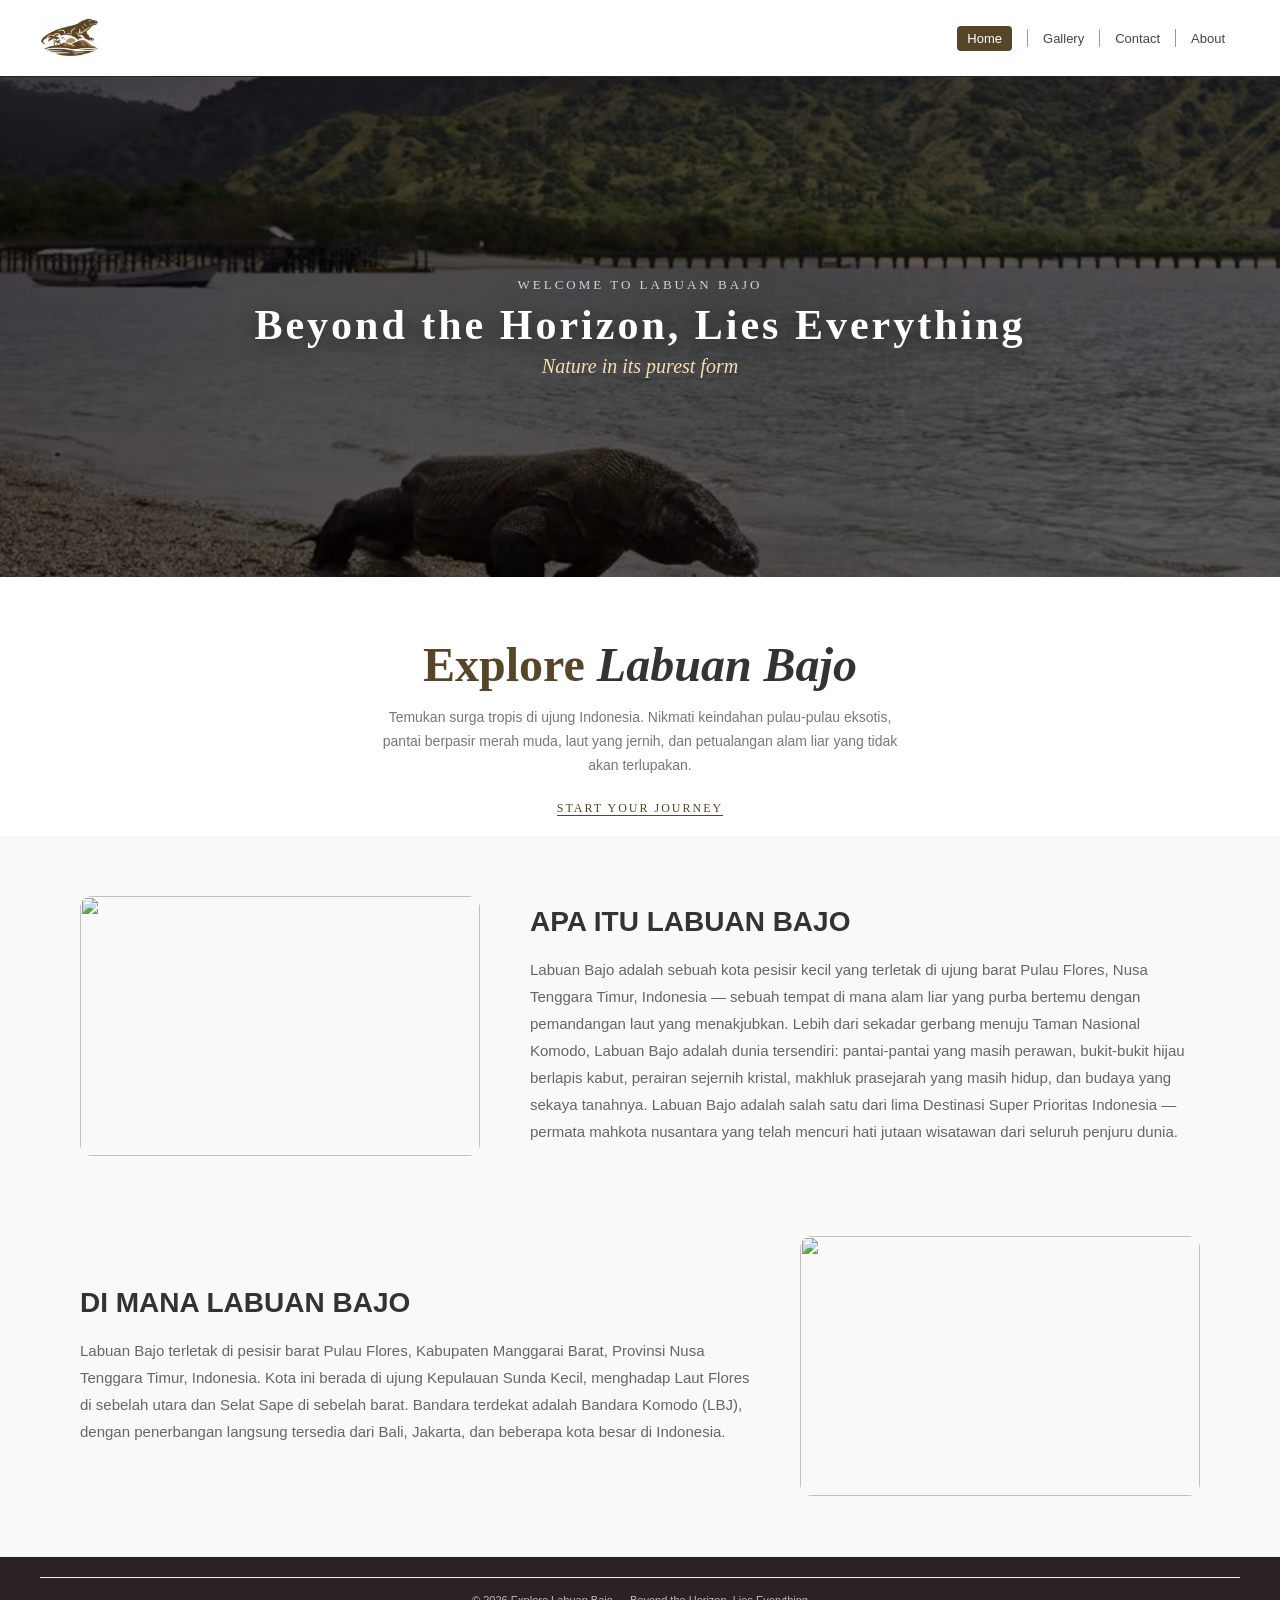
==== uts_frontend/index.html @ 6a7ad375 "move: memindahkan file project" ====
<!DOCTYPE html>
<html lang="id">
  <head>
    <meta charset="UTF-8" />
    <meta name="viewport" content="width=device-width, initial-scale=1.0" />
    <title>
      Main Page | BajoIslandTour - Beyond the Horizon, Lies Everything
    </title>
    <link rel="icon" type="image/avif" href="./img/Logo_Website_UTS.avif" />
    <link rel="stylesheet" href="./style.css" />
    <style>
      /* HERO */
      .hero {
        position: relative;
        height: 500px;
        background-size: cover;
        background-position: center;
        background-repeat: no-repeat;
        display: flex;
        justify-content: center;
        align-items: center;
        text-align: center;
        color: #fff;
        transition: background-image 1s ease-in-out;
      }
      .hero p {
        font-size: 13px;
        letter-spacing: 2px;
        margin-bottom: 8px;
        opacity: 0.9;
        color: rgba(255, 255, 255, 0.85);
        letter-spacing: 3px;
      }
      .hero h1 {
        font-size: 42px;
        font-weight: bold;
        letter-spacing: 3px;
        margin-bottom: 6px;
        color: #fff;
        text-shadow: 0 4px 20px rgba(0, 0, 0, 0.45);
      }
      .hero em {
        font-style: italic;
        font-size: 20px;
        font-family: Georgia, serif;
        color: #f5deb3;
      }

      .overlay {
        position: absolute;
        inset: 0;
        background: rgba(0, 0, 0, 0.6);
      }
      .hero-content {
        position: relative;
        z-index: 2;
      }

      /* SECTION: Plants & Flowers */
      .intro {
        text-align: center;
        padding: 60px 40px 20px;
      }
      .intro h2 {
        font-size: 48px;
        color: #55462a;
      }
      .intro h2 em {
        font-family: Georgia, serif;
        font-style: italic;
        color: #333;
      }
      .intro p {
        max-width: 520px;
        margin: 14px auto 20px;
        color: #777;
        font-size: 14px;
        line-height: 1.7;
        font-family: Arial, sans-serif;
      }
      .intro a {
        font-size: 12px;
        letter-spacing: 2px;
        color: #55462a;
        text-decoration: none;
        border-bottom: 1px solid #55462a;
      }

      /* CONTENTS */
      .contents {
        display: flex;
        flex-direction: column;
        gap: 80px;
        padding: 60px 80px;
        background: #f9f9f7;
      }

      .content {
        display: flex;
        align-items: center;
        justify-content: space-between;
        gap: 50px;
      }

      .rightImg {
        flex-direction: row-reverse;
      }

      .content img {
        width: 400px;
        height: 260px;
        object-fit: cover;
        border-radius: 12px;
      }

      .content div {
        flex: 1;
      }

      .content h3 {
        font-size: 28px;
        margin-bottom: 18px;
        font-family: Arial, sans-serif;
      }

      .content p {
        font-size: 15px;
        color: #666;
        line-height: 1.8;
        font-family: Arial, sans-serif;
      }

      @media (max-width: 768px) {
        nav {
          padding: 14px 20px;
        }

        .content,
        .rightImg {
          flex-direction: column;
        }

        .content img {
          width: 100%;
        }

        .contents {
          padding: 40px 20px;
        }
      }
    </style>
  </head>
  <body>
    <!-- NAV -->
    <nav>
      <div class="logo"><img src="./img/Logo_Website_UTS.avif" /></div>
      <ul>
        <li><a class="active" href="./index.html">Home</a></li>
        <li><a href="./gallery.html">Gallery</a></li>
        <li><a href="./form.html">Contact</a></li>
        <li><a href="./about.html">About</a></li>
      </ul>
    </nav>

    <!-- HERO -->
    <section class="hero">
      <div class="overlay"></div>
      <div class="hero-content">
        <p>WELCOME TO LABUAN BAJO</p>
        <h1>Beyond the Horizon, Lies Everything</h1>
        <em>Nature in its purest form</em>
      </div>
    </section>

    <!-- INTRO -->
    <section class="intro">
      <h2>Explore <em>Labuan Bajo</em></h2>
      <p>
        Temukan surga tropis di ujung Indonesia. Nikmati keindahan pulau-pulau
        eksotis, pantai berpasir merah muda, laut yang jernih, dan petualangan
        alam liar yang tidak akan terlupakan.
      </p>
      <a href="#">START YOUR JOURNEY</a>
    </section>

    <!-- CONTENT -->
    <section class="contents">
      <div class="content leftImg">
        <img src="./img/Img1.webp" />
        <div class="text">
          <h3>APA ITU LABUAN BAJO</h3>
          <p>
            Labuan Bajo adalah sebuah kota pesisir kecil yang terletak di ujung
            barat Pulau Flores, Nusa Tenggara Timur, Indonesia — sebuah tempat
            di mana alam liar yang purba bertemu dengan pemandangan laut yang
            menakjubkan. Lebih dari sekadar gerbang menuju Taman Nasional
            Komodo, Labuan Bajo adalah dunia tersendiri: pantai-pantai yang
            masih perawan, bukit-bukit hijau berlapis kabut, perairan sejernih
            kristal, makhluk prasejarah yang masih hidup, dan budaya yang sekaya
            tanahnya. Labuan Bajo adalah salah satu dari lima Destinasi Super
            Prioritas Indonesia — permata mahkota nusantara yang telah mencuri
            hati jutaan wisatawan dari seluruh penjuru dunia.
          </p>
        </div>
      </div>
      <div class="content rightImg">
        <img src="./img/Img2.webp" />
        <div class="text">
          <h3>DI MANA LABUAN BAJO</h3>
          <p>
            Labuan Bajo terletak di pesisir barat Pulau Flores, Kabupaten
            Manggarai Barat, Provinsi Nusa Tenggara Timur, Indonesia. Kota ini
            berada di ujung Kepulauan Sunda Kecil, menghadap Laut Flores di
            sebelah utara dan Selat Sape di sebelah barat. Bandara terdekat
            adalah Bandara Komodo (LBJ), dengan penerbangan langsung tersedia
            dari Bali, Jakarta, dan beberapa kota besar di Indonesia.
          </p>
        </div>
      </div>
    </section>

    <!-- FOOTER -->
    <footer>
      <div class="footer-bottom">
        &copy; 2026 Explore Labuan Bajo — Beyond the Horizon, Lies Everything
      </div>
    </footer>

    <script src="./script.js"></script>
    <script>
      // ARRAY GAMBAR
      const images = [
        "./img/Gallery/BUKIT_CINTA_LOVE_HILL.webp",
        "./img/Gallery/BUKIT_SYLVIA_SYLVIA_HILL.webp",
        "./img/Gallery/CUNCA_RAMI_WATERFALL.webp",
        "./img/Gallery/CUNCA_WULANG_WATERFALL.webp",
        "./img/Gallery/GOA_BATU_CERMIN_MIRROR_STONE_CAVE.webp",
        "./img/Gallery/GOAN_RANGKO_RANGKO_CAVE.webp",
        "./img/Gallery/KOMODO_NATIONAL_PARK.webp",
        "./img/Gallery/NUCA_MOLAS_NUCA_MOLAS_ISLAND.webp",
        "./img/Gallery/SAWAH_LINGKO_SPIDER_WEB_RICE_FIELDS.webp",
      ];

      function shuffleImages(array) {
        for (let i = array.length - 1; i > 0; i--) {
          const j = Math.floor(Math.random() * (i + 1));

          [array[i], array[j]] = [array[j], array[i]];
        }

        return array;
      }

      shuffleImages(images);

      // AMBIL HERO
      const hero = document.querySelector(".hero");

      // INDEX AWAL
      let current = 0;

      // SET GAMBAR PERTAMA
      hero.style.backgroundImage = `url(${images[current]})`;

      // FUNGSI GANTI GAMBAR
      function changeBackground() {
        current = (current + 1) % images.length;

        hero.style.backgroundImage = `url(${images[current]})`;
      }

      // AUTO SLIDE
      setInterval(changeBackground, 4000);
    </script>
  </body>
</html>
---- uts_frontend/style.css ----
* {
  margin: 0;
  padding: 0;
  box-sizing: border-box;
}
body {
  font-family: Georgia, serif;
  color: #333;
  opacity: 0;
  transition: opacity 0.5s ease-in-out;
}

body.loaded {
  opacity: 1;
}

/* NAV */
nav {
  display: flex;
  justify-content: space-between;
  align-items: center;
  padding: 14px 40px;
  background: #fff;
  border-bottom: 1px solid #eee;
  position: sticky;
  top: 0;
  z-index: 100;
  overflow: hidden;
  border-bottom: 1px solid #2b2323;
}
nav .logo img {
  width: 60px;
}
nav ul {
  list-style: none;
  display: flex;
}
nav ul li {
  padding: 0 15px;
  border-right: 1px solid #999;
}
nav ul li:last-child {
  border-right: none;
}
nav ul li a {
  text-decoration: none;
  color: #444;
  font-family: Arial, sans-serif;
  font-size: 13px;
}
nav ul li a:hover {
  color: #55462a;
}

.active {
  color: white;
  background-color: #55462a;
  padding: 5px 10px;
  border-radius: 4px;
}

.active:hover {
  color: white;
  background-color: #55462a;
}

/* FOOTER */
footer {
  background: #2b2323;
  padding: 20px 40px 20px;
  border-top: 1px solid #eee;
}
.footer-bottom {
  text-align: center;
  font-size: 11px;
  color: #bbb;
  padding-top: 16px;
  border-top: 1px solid #eee;
  font-family: Arial, sans-serif;
}
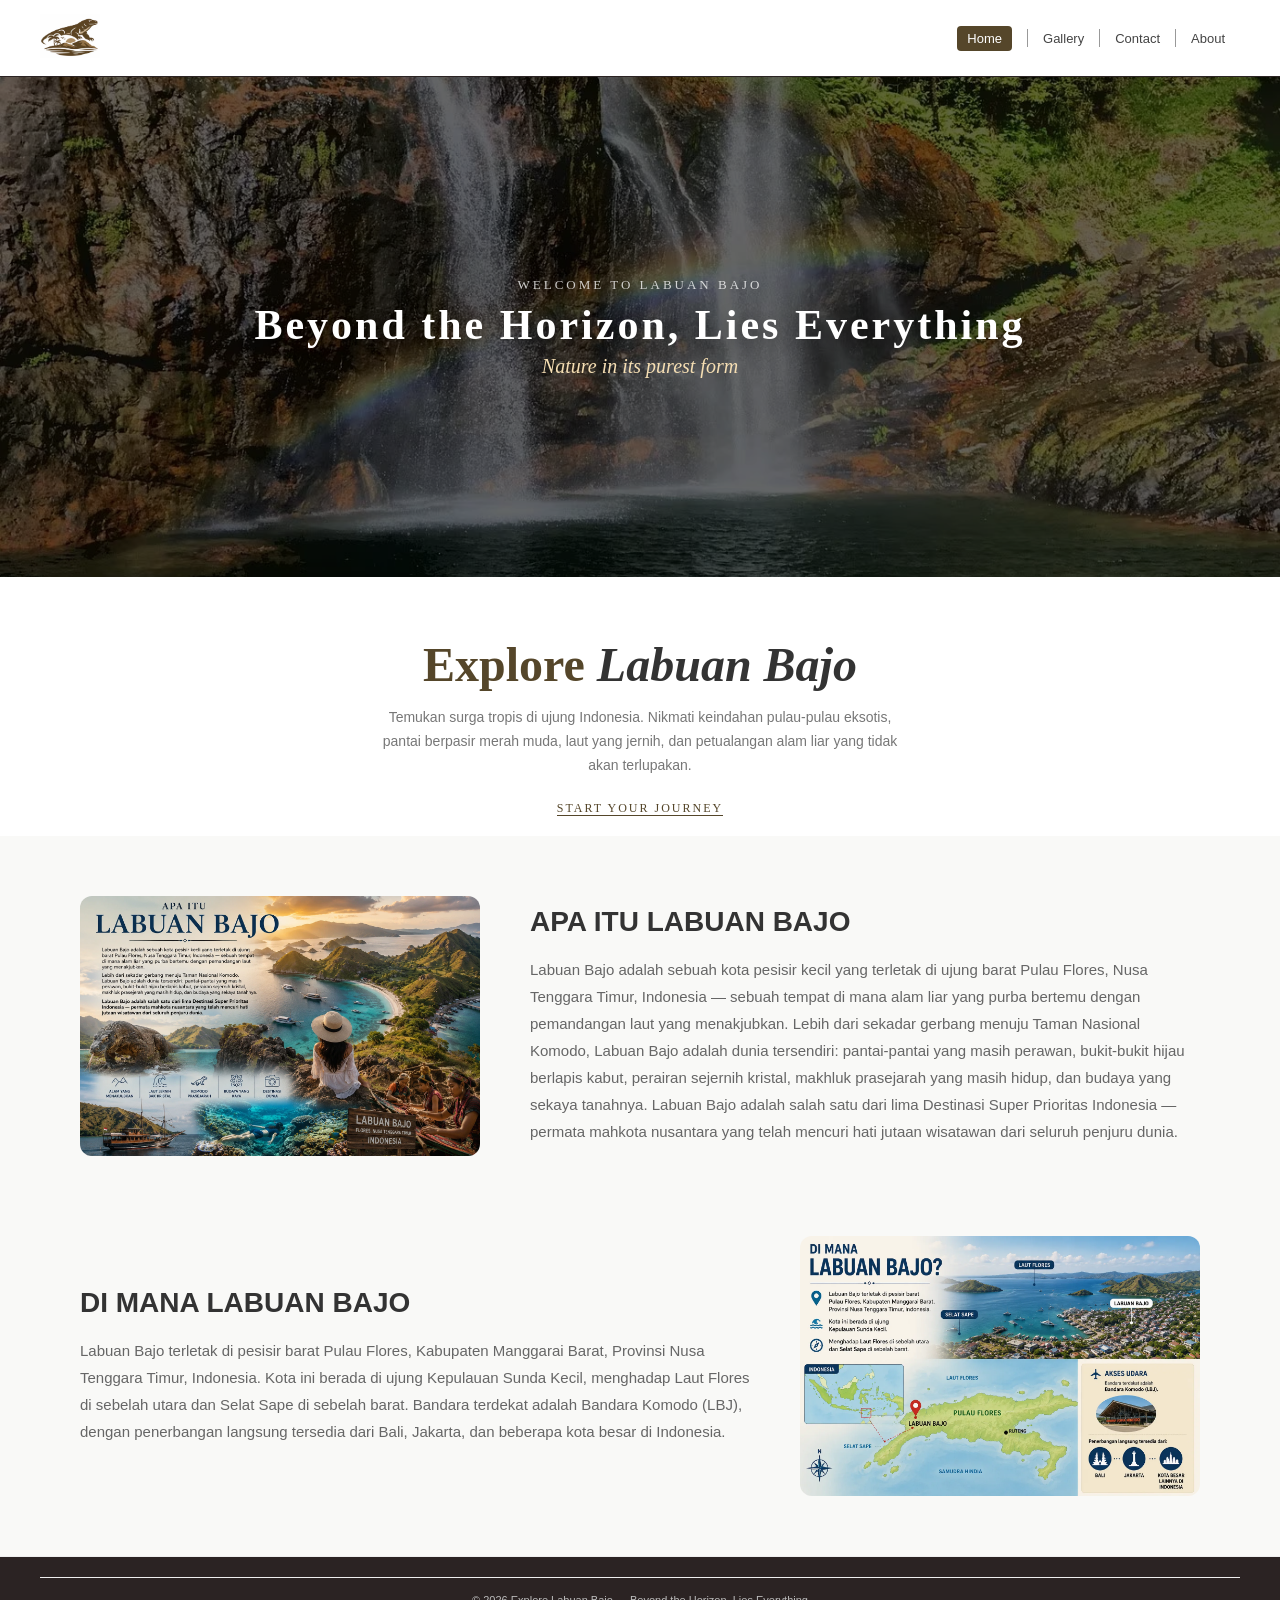
==== commit ccae4a1a: "fix: memperbaiki nama file" ====
--- a/uts_frontend/index.html
+++ b/uts_frontend/index.html
@@ -186,7 +186,7 @@
     <!-- CONTENT -->
     <section class="contents">
       <div class="content leftImg">
-        <img src="./img/Img1.webp" />
+        <img src="./img/img1.webp" />
         <div class="text">
           <h3>APA ITU LABUAN BAJO</h3>
           <p>
@@ -204,7 +204,7 @@
         </div>
       </div>
       <div class="content rightImg">
-        <img src="./img/Img2.webp" />
+        <img src="./img/img2.webp" />
         <div class="text">
           <h3>DI MANA LABUAN BAJO</h3>
           <p>
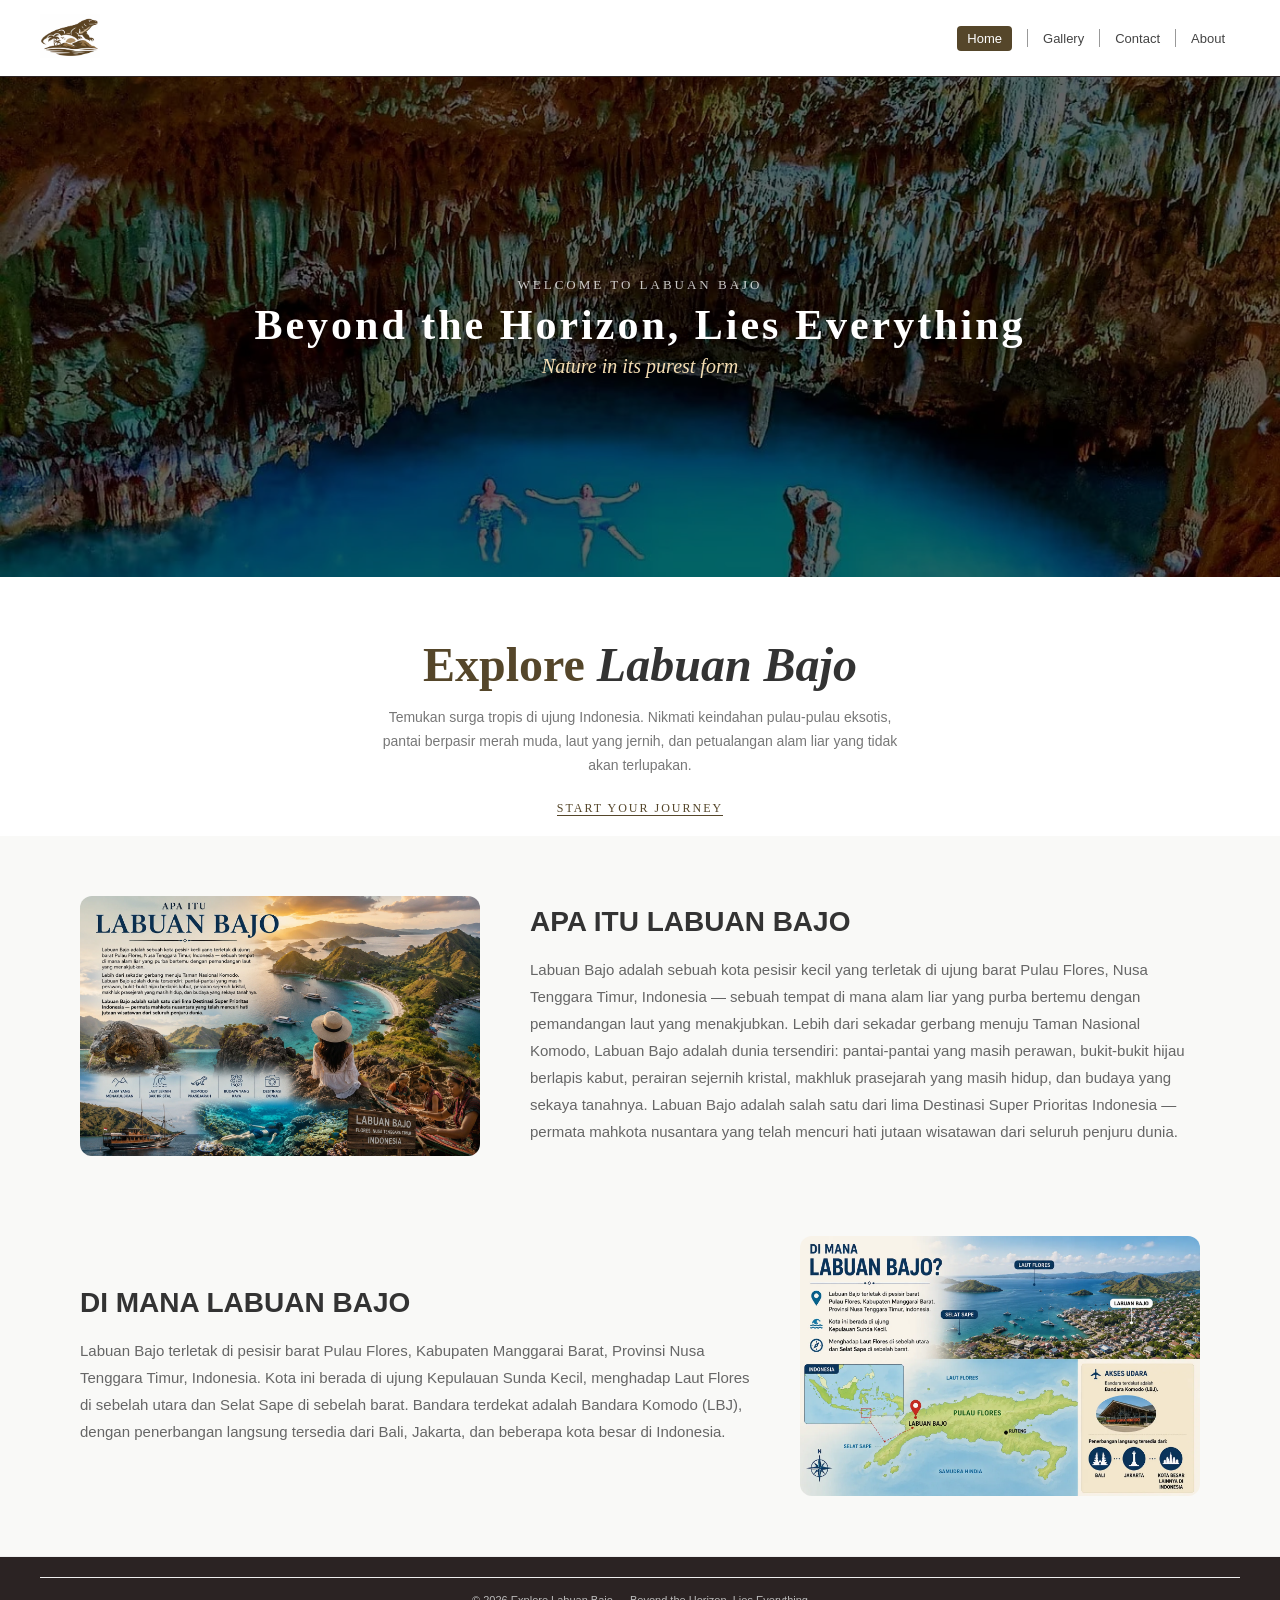
==== commit a53241b3: "fix: masalah footer" ====
--- a/uts_frontend/index.html
+++ b/uts_frontend/index.html
@@ -151,6 +151,8 @@
     </style>
   </head>
   <body>
+    <div class="wrapper">
+    </main>
     <!-- NAV -->
     <nav>
       <div class="logo"><img src="./img/Logo_Website_UTS.avif" /></div>
@@ -218,6 +220,7 @@
         </div>
       </div>
     </section>
+    </main>
 
     <!-- FOOTER -->
     <footer>
@@ -225,6 +228,7 @@
         &copy; 2026 Explore Labuan Bajo — Beyond the Horizon, Lies Everything
       </div>
     </footer>
+    </div>
 
     <script src="./script.js"></script>
     <script>
--- a/uts_frontend/style.css
+++ b/uts_frontend/style.css
@@ -1,3 +1,8 @@
+html,
+body {
+  height: 100%;
+  margin: 0;
+}
 * {
   margin: 0;
   padding: 0;
@@ -9,9 +14,16 @@
   opacity: 0;
   transition: opacity 0.5s ease-in-out;
 }
-
 body.loaded {
   opacity: 1;
+}
+.wrapper {
+  min-height: 100vh;
+  display: flex;
+  flex-direction: column;
+}
+main {
+  flex: 1;
 }
 
 /* NAV */
